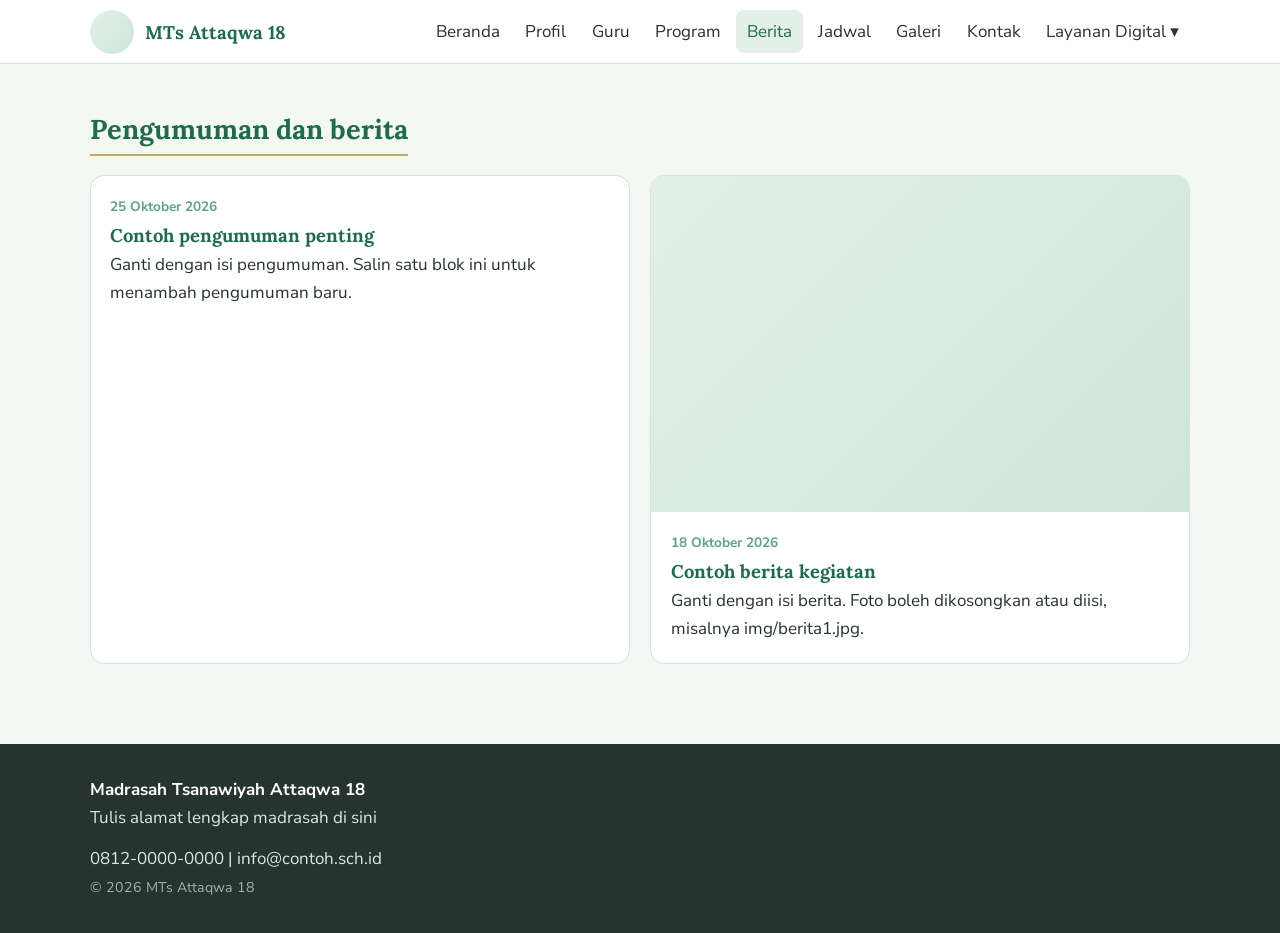
==== berita.html @ 1e4f3863 "Add files via upload upload v1" ====
<!DOCTYPE html>
<html lang="id">
<head>
<meta charset="utf-8">
<meta name="viewport" content="width=device-width, initial-scale=1">
<title>Pengumuman dan Berita | MTs Attaqwa 18</title>
<link rel="preconnect" href="https://fonts.googleapis.com">
<link href="https://fonts.googleapis.com/css2?family=Lora:wght@600;700&family=Nunito+Sans:wght@400;700&display=swap" rel="stylesheet">
<link rel="stylesheet" href="style.css">
</head>
<body data-page="berita">
<div id="head"></div>
<main id="main"></main>
<div id="foot"></div>
<script src="data.js"></script>
<script src="script.js"></script>
</body>
</html>
---- style.css ----
:root{--g:#1F6B50;--g2:#5FA386;--bg:#F3F8F5;--ink:#26332E;--gold:#C8A862;--line:#d3e3da;--soft:#E3F0E9}
*{box-sizing:border-box;margin:0}
body{font:17px/1.65 "Nunito Sans",system-ui,sans-serif;color:var(--ink);background:var(--bg)}
h1,h2,h3{font-family:Lora,Georgia,serif;line-height:1.25;color:var(--g)}
h2{font-size:1.7rem;margin-bottom:1.2rem;padding-bottom:.5rem;border-bottom:2px solid var(--gold);display:inline-block}
h3{font-size:1.15rem;margin:1.2rem 0 .3rem}.card h3{margin-top:.2rem}
a{color:var(--g)}p+p{margin-top:.8rem}ul{padding-left:1.3rem}
:focus-visible{outline:3px solid var(--gold);outline-offset:2px}
.wrap{width:min(1100px,92%);margin-inline:auto}
.sec{padding:3rem 0 1rem}.prose{max-width:70ch}.more{margin-top:1rem}
/* header */
.top{background:#fff;border-bottom:1px solid var(--line);position:sticky;top:0;z-index:10}
.bar{display:flex;align-items:center;justify-content:space-between;gap:1rem;padding:.6rem 0}
.brand{display:flex;align-items:center;gap:.7rem;text-decoration:none;font:700 1.15rem Lora,serif;color:var(--g)}
.logo{width:44px;height:44px;border-radius:50%}
nav{display:flex;align-items:center;gap:.2rem}
nav a,.ddb{padding:.45rem .7rem;border-radius:8px;text-decoration:none;color:var(--ink);font:inherit;background:none;border:0;cursor:pointer}
nav a:hover,.ddb:hover,nav a[aria-current]{background:var(--soft);color:var(--g)}
.ddb::after{content:" \25BE"}
.dd{position:relative}.ddm{display:none;position:absolute;right:0;top:100%;min-width:210px;background:#fff;border:1px solid var(--line);border-radius:10px;padding:.4rem;box-shadow:0 8px 24px rgba(31,107,80,.12)}
.dd.open .ddm{display:block}.ddm a{display:block}
.burger{display:none;border:1px solid var(--line);background:#fff;border-radius:8px;padding:.4rem .8rem;font:inherit;color:var(--g)}
/* hero */
.hero{color:#fff;background:linear-gradient(135deg,#1F6B50,#2F7F62);position:relative}
.hero::before{content:"";position:absolute;inset:0;background:url("data:image/svg+xml,%3Csvg xmlns='http://www.w3.org/2000/svg' width='80' height='80'%3E%3Cg fill='none' stroke='%23fff' stroke-opacity='.13'%3E%3Crect x='22' y='22' width='36' height='36'/%3E%3Crect x='22' y='22' width='36' height='36' transform='rotate(45 40 40)'/%3E%3C/g%3E%3C/svg%3E")}
.hero-in{position:relative;display:grid;grid-template-columns:1.1fr .9fr;gap:2.5rem;align-items:center;padding:4rem 0}
.hero h1{color:#fff;font-size:clamp(2rem,4.5vw,3.2rem);margin-bottom:.8rem}
.hero p{font-size:1.15rem;opacity:.92;margin-bottom:1.5rem}
.btn{display:inline-block;background:var(--gold);color:#26332E;padding:.7rem 1.4rem;border-radius:999px;font-weight:700;text-decoration:none}
.btn:hover{background:#d6b974}
/* kartu */
.grid{display:grid;gap:1.3rem}.g3{grid-template-columns:repeat(auto-fit,minmax(250px,1fr))}.g4{grid-template-columns:repeat(auto-fit,minmax(200px,1fr))}
.card{background:#fff;border:1px solid var(--line);border-radius:14px;overflow:hidden;color:inherit;text-decoration:none;display:block}
.pad{padding:1rem 1.2rem 1.2rem}
.svc{transition:border-color .2s}.svc:hover{border-color:var(--g2)}.ico{font-size:1.8rem}
time{font-size:.85rem;color:var(--g2);font-weight:700}
.ph{background:linear-gradient(135deg,var(--soft),#cfe5da);overflow:hidden}
.ph img{width:100%;height:100%;object-fit:cover;display:block}
.thumb{aspect-ratio:16/10}.portrait{aspect-ratio:1;border-radius:14px}.card .portrait{border-radius:0}
.hero-img{aspect-ratio:4/3;border-radius:18px;border:3px solid rgba(255,255,255,.35)}
.split{display:grid;grid-template-columns:240px 1fr;gap:2rem;align-items:start}
.who{font-weight:700;color:var(--g)}
.map{width:100%;height:340px;border:0;border-radius:14px}
#main .split:has(.map){grid-template-columns:1fr 1fr}
/* jadwal */
.sel select{margin-left:.5rem;padding:.4rem .7rem;border-radius:8px;border:1px solid var(--line);font:inherit}
.scroll{overflow-x:auto;margin-top:1rem}
table{border-collapse:collapse;width:100%;min-width:640px;background:#fff}
th,td{border:1px solid var(--line);padding:.6rem .8rem;text-align:left}
thead th{background:var(--g);color:#fff}tbody th{background:var(--soft);white-space:nowrap}
footer{margin-top:4rem;background:#26332E;color:#dbe7e1;padding:2rem 0}
footer strong{color:#fff}footer small{opacity:.7}
@media(max-width:800px){
  .burger{display:block}
  nav{display:none;position:absolute;left:0;right:0;top:100%;background:#fff;flex-direction:column;align-items:stretch;padding:.6rem 4%;border-bottom:1px solid var(--line)}
  nav.open{display:flex}.ddm{position:static;box-shadow:none;margin-top:.3rem}
  .hero-in,.split,#main .split:has(.map){grid-template-columns:1fr}
  .split .portrait{max-width:200px}
}
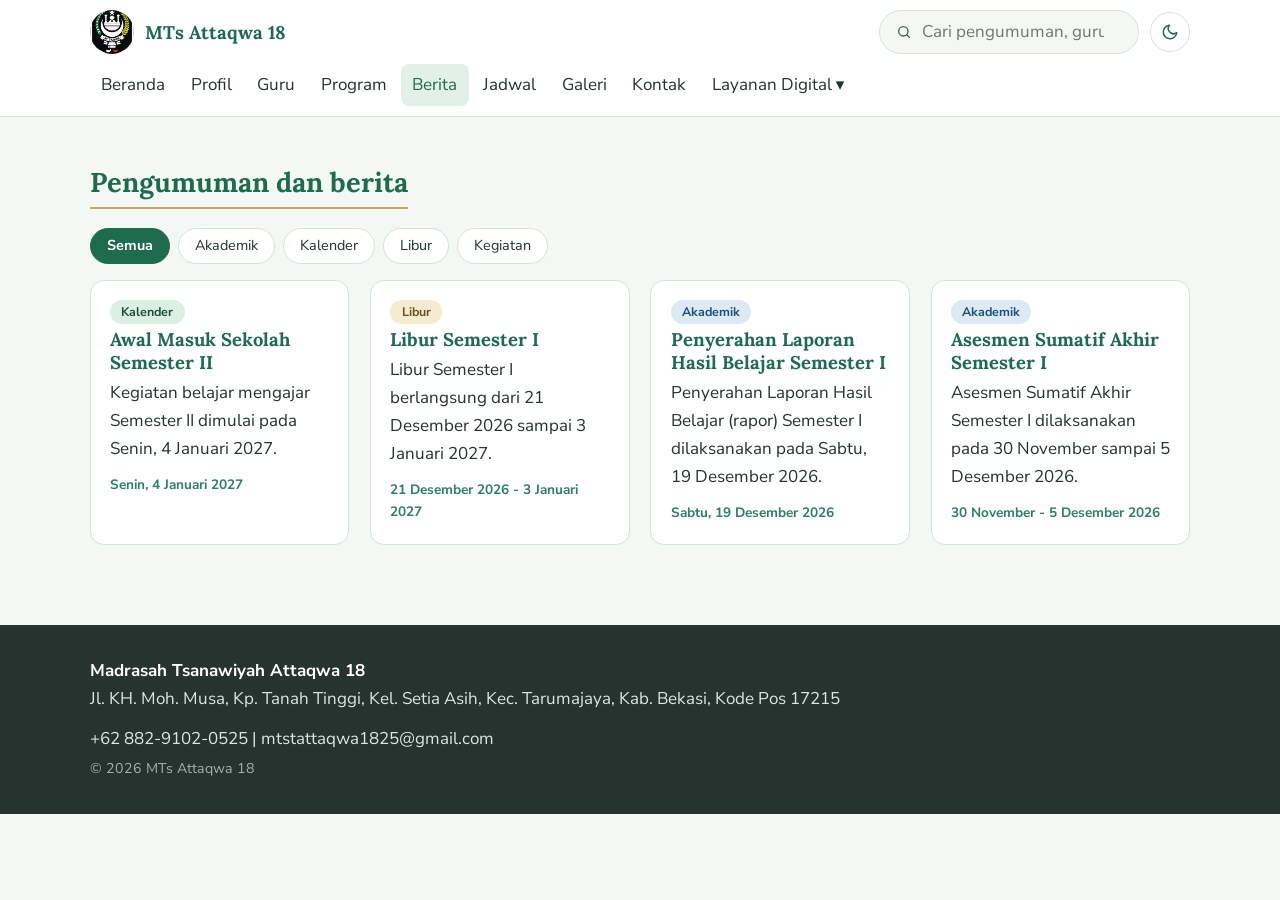
==== commit f263f5dc: "Add files via upload v8" ====
--- a/berita.html
+++ b/berita.html
@@ -4,6 +4,20 @@
 <meta charset="utf-8">
 <meta name="viewport" content="width=device-width, initial-scale=1">
 <title>Pengumuman dan Berita | MTs Attaqwa 18</title>
+<meta name="description" content="Pengumuman dan berita terbaru MTs Attaqwa 18 Tanah Tinggi.">
+<meta name="theme-color" content="#1F6B50">
+<link rel="icon" href="img/logo.png">
+<link rel="canonical" href="https://mtsattaqwa18.github.io/berita.html">
+<meta property="og:type" content="website">
+<meta property="og:locale" content="id_ID">
+<meta property="og:site_name" content="MTs Attaqwa 18">
+<meta property="og:title" content="Pengumuman dan Berita | MTs Attaqwa 18">
+<meta property="og:description" content="Pengumuman dan berita terbaru MTs Attaqwa 18 Tanah Tinggi.">
+<meta property="og:url" content="https://mtsattaqwa18.github.io/berita.html">
+<meta property="og:image" content="https://mtsattaqwa18.github.io/img/share.jpg">
+<meta property="og:image:width" content="1200">
+<meta property="og:image:height" content="630">
+<meta name="twitter:card" content="summary_large_image">
 <link rel="preconnect" href="https://fonts.googleapis.com">
 <link href="https://fonts.googleapis.com/css2?family=Lora:wght@600;700&family=Nunito+Sans:wght@400;700&display=swap" rel="stylesheet">
 <link rel="stylesheet" href="style.css">
--- a/style.css
+++ b/style.css
@@ -1,4 +1,4 @@
-:root{--g:#1F6B50;--g2:#5FA386;--bg:#F3F8F5;--ink:#26332E;--gold:#C8A862;--line:#d3e3da;--soft:#E3F0E9}
+:root{--sf:#fff;--mut:#4a5a54;--dt:#2F7F62;--g:#1F6B50;--g2:#5FA386;--bg:#F3F8F5;--ink:#26332E;--gold:#C8A862;--line:#d3e3da;--soft:#E3F0E9}
 *{box-sizing:border-box;margin:0}
 body{font:17px/1.65 "Nunito Sans",system-ui,sans-serif;color:var(--ink);background:var(--bg)}
 h1,h2,h3{font-family:Lora,Georgia,serif;line-height:1.25;color:var(--g)}
@@ -9,7 +9,7 @@
 .wrap{width:min(1100px,92%);margin-inline:auto}
 .sec{padding:3rem 0 1rem}.prose{max-width:70ch}.more{margin-top:1rem}
 /* header */
-.top{background:#fff;border-bottom:1px solid var(--line);position:sticky;top:0;z-index:10}
+.top{background:var(--sf);border-bottom:1px solid var(--line);position:sticky;top:0;z-index:10}
 .bar{display:flex;align-items:center;justify-content:space-between;gap:1rem;padding:.6rem 0}
 .brand{display:flex;align-items:center;gap:.7rem;text-decoration:none;font:700 1.15rem Lora,serif;color:var(--g)}
 .logo{width:44px;height:44px;border-radius:50%}
@@ -17,24 +17,25 @@
 nav a,.ddb{padding:.45rem .7rem;border-radius:8px;text-decoration:none;color:var(--ink);font:inherit;background:none;border:0;cursor:pointer}
 nav a:hover,.ddb:hover,nav a[aria-current]{background:var(--soft);color:var(--g)}
 .ddb::after{content:" \25BE"}
-.dd{position:relative}.ddm{display:none;position:absolute;right:0;top:100%;min-width:210px;background:#fff;border:1px solid var(--line);border-radius:10px;padding:.4rem;box-shadow:0 8px 24px rgba(31,107,80,.12)}
+.dd{position:relative}.ddm{display:none;position:absolute;right:0;top:100%;min-width:210px;background:var(--sf);border:1px solid var(--line);border-radius:10px;padding:.4rem;box-shadow:0 8px 24px rgba(31,107,80,.12)}
 .dd.open .ddm{display:block}.ddm a{display:block}
-.burger{display:none;border:1px solid var(--line);background:#fff;border-radius:8px;padding:.4rem .8rem;font:inherit;color:var(--g)}
+.burger{display:none;border:1px solid var(--line);background:var(--sf);border-radius:8px;padding:.4rem .8rem;font:inherit;color:var(--g)}
 /* hero */
-.hero{color:#fff;background:linear-gradient(135deg,#1F6B50,#2F7F62);position:relative}
-.hero::before{content:"";position:absolute;inset:0;background:url("data:image/svg+xml,%3Csvg xmlns='http://www.w3.org/2000/svg' width='80' height='80'%3E%3Cg fill='none' stroke='%23fff' stroke-opacity='.13'%3E%3Crect x='22' y='22' width='36' height='36'/%3E%3Crect x='22' y='22' width='36' height='36' transform='rotate(45 40 40)'/%3E%3C/g%3E%3C/svg%3E")}
-.hero-in{position:relative;display:grid;grid-template-columns:1.1fr .9fr;gap:2.5rem;align-items:center;padding:4rem 0}
+.hero{color:#fff;background:linear-gradient(135deg,#1F6B50,#2F7F62);position:relative;overflow:hidden}
+.hero::before{content:"";position:absolute;inset:-80px;animation:drift 40s linear infinite;background:url("data:image/svg+xml,%3Csvg xmlns='http://www.w3.org/2000/svg' width='80' height='80'%3E%3Cg fill='none' stroke='%23fff' stroke-opacity='.13'%3E%3Crect x='22' y='22' width='36' height='36'/%3E%3Crect x='22' y='22' width='36' height='36' transform='rotate(45 40 40)'/%3E%3C/g%3E%3C/svg%3E")}
+.hero-in{position:relative;z-index:1;display:grid;grid-template-columns:1.1fr .9fr;gap:2.5rem;align-items:center;padding:4rem 0}
 .hero h1{color:#fff;font-size:clamp(2rem,4.5vw,3.2rem);margin-bottom:.8rem}
 .hero p{font-size:1.15rem;opacity:.92;margin-bottom:1.5rem}
+.hero .cap{font-size:.85rem;margin:.6rem 0 0;text-align:center}
 .btn{display:inline-block;background:var(--gold);color:#26332E;padding:.7rem 1.4rem;border-radius:999px;font-weight:700;text-decoration:none}
 .btn:hover{background:#d6b974}
 /* kartu */
 .grid{display:grid;gap:1.3rem}.g3{grid-template-columns:repeat(auto-fit,minmax(250px,1fr))}.g4{grid-template-columns:repeat(auto-fit,minmax(200px,1fr))}
-.card{background:#fff;border:1px solid var(--line);border-radius:14px;overflow:hidden;color:inherit;text-decoration:none;display:block}
+.card{background:var(--sf);border:1px solid var(--line);border-radius:14px;overflow:hidden;color:inherit;text-decoration:none;display:block}
 .pad{padding:1rem 1.2rem 1.2rem}
 .svc{transition:border-color .2s}.svc:hover{border-color:var(--g2)}.ico{font-size:1.8rem}
-time{font-size:.85rem;color:var(--g2);font-weight:700}
-.ph{background:linear-gradient(135deg,var(--soft),#cfe5da);overflow:hidden}
+time{font-size:.85rem;color:var(--dt);font-weight:700}
+.ph{background:linear-gradient(135deg,var(--soft),var(--line));overflow:hidden}
 .ph img{width:100%;height:100%;object-fit:cover;display:block}
 .thumb{aspect-ratio:16/10}.portrait{aspect-ratio:1;border-radius:14px}.card .portrait{border-radius:0}
 .hero-img{aspect-ratio:4/3;border-radius:18px;border:3px solid rgba(255,255,255,.35)}
@@ -45,15 +46,48 @@
 /* jadwal */
 .sel select{margin-left:.5rem;padding:.4rem .7rem;border-radius:8px;border:1px solid var(--line);font:inherit}
 .scroll{overflow-x:auto;margin-top:1rem}
-table{border-collapse:collapse;width:100%;min-width:640px;background:#fff}
+table{border-collapse:collapse;width:100%;min-width:640px;background:var(--sf)}
 th,td{border:1px solid var(--line);padding:.6rem .8rem;text-align:left}
-thead th{background:var(--g);color:#fff}tbody th{background:var(--soft);white-space:nowrap}
+thead th{background:var(--g);color:#fff}tbody th{background:var(--soft);white-space:nowrap}thead th:first-child,tbody th{position:sticky;left:0}
+.hint{display:none;font-size:.9rem;color:var(--mut);margin-top:.8rem}.peng{gap:.8rem 1.3rem}.peng p{margin:0}
 footer{margin-top:4rem;background:#26332E;color:#dbe7e1;padding:2rem 0}
 footer strong{color:#fff}footer small{opacity:.7}
 @media(max-width:800px){
+  .hint{display:block}table{font-size:.92rem}
   .burger{display:block}
-  nav{display:none;position:absolute;left:0;right:0;top:100%;background:#fff;flex-direction:column;align-items:stretch;padding:.6rem 4%;border-bottom:1px solid var(--line)}
+  nav{display:none;position:absolute;left:0;right:0;top:100%;background:var(--sf);flex-direction:column;align-items:stretch;padding:.6rem 4%;border-bottom:1px solid var(--line)}
   nav.open{display:flex}.ddm{position:static;box-shadow:none;margin-top:.3rem}
   .hero-in,.split,#main .split:has(.map){grid-template-columns:1fr}
   .split .portrait{max-width:200px}
 }
+
+/* hiasan hero: transform saja agar ringan */
+.hero::after{content:"";position:absolute;width:560px;height:560px;right:-150px;top:50%;margin-top:-280px;background:url("data:image/svg+xml,%3Csvg xmlns='http://www.w3.org/2000/svg' viewBox='0 0 200 200'%3E%3Cg fill='none' stroke='%23fff' stroke-opacity='.2' stroke-width='1.2'%3E%3Crect x='40' y='40' width='120' height='120'/%3E%3Crect x='40' y='40' width='120' height='120' transform='rotate(45 100 100)'/%3E%3Ccircle cx='100' cy='100' r='62'/%3E%3Ccircle cx='100' cy='100' r='30'/%3E%3Crect x='70' y='70' width='60' height='60' transform='rotate(22.5 100 100)'/%3E%3C/g%3E%3C/svg%3E") center/contain no-repeat;animation:spin 120s linear infinite;will-change:transform}
+.hero::before{will-change:transform}
+@keyframes drift{to{transform:translate(80px,80px)}}
+@keyframes spin{to{transform:rotate(360deg)}}
+.hero.jeda::before,.hero.jeda::after{animation-play-state:paused}
+@media(prefers-reduced-motion:reduce){.hero::before,.hero::after{animation:none}}
+.btn.o{background:none;border:1px solid rgba(255,255,255,.6);color:#fff;margin-left:.6rem}.btn.o:hover{background:rgba(255,255,255,.12)}
+/* header baru: pencarian dan tombol mode */
+.rt{display:flex;align-items:center;gap:.7rem}.sr{position:relative}
+.sbox{display:flex;align-items:center;gap:.5rem;width:260px;border:1px solid var(--line);border-radius:999px;padding:.4rem 1rem;background:var(--bg);color:var(--mut)}
+.sbox input{border:0;background:none;font:inherit;color:var(--ink);outline:none;width:100%}
+.hasil{position:absolute;right:0;top:calc(100% + 6px);width:340px;max-width:92vw;background:var(--sf);border:1px solid var(--line);border-radius:12px;padding:.4rem;box-shadow:0 8px 24px rgba(0,0,0,.14);z-index:20}
+.hasil a{display:block;padding:.45rem .7rem;border-radius:8px;text-decoration:none;color:var(--ink)}.hasil a:hover{background:var(--soft)}.hasil small{display:block;color:var(--mut)}
+.tg{width:40px;height:40px;border-radius:50%;border:1px solid var(--line);background:var(--sf);color:var(--g);display:flex;align-items:center;justify-content:center;cursor:pointer}
+nav{flex-wrap:wrap;padding-bottom:.6rem}
+/* kategori dan penyaring */
+.ch{display:inline-block;font-size:.78rem;font-weight:700;padding:.1rem .7rem;border-radius:999px}
+.c1{background:#DCEFE5;color:#17513D}.c2{background:#F6EBD0;color:#6B5320}.c3{background:#DDEAF6;color:#1F4E79}.c4{background:#E7E3F3;color:#3E3470}
+.dt{display:block;margin-top:.7rem}
+.fl{display:flex;gap:.5rem;flex-wrap:wrap;margin-bottom:1rem}
+.fl button{font:inherit;font-size:.9rem;padding:.3rem 1rem;border-radius:999px;border:1px solid var(--line);background:var(--sf);color:var(--ink);cursor:pointer}
+.fl button.on{background:var(--g);border-color:var(--g);color:#fff;font-weight:700}
+.kosong{color:var(--mut)}.sel select{background:var(--sf);color:var(--ink)}
+/* mode gelap */
+[data-tema=gelap]{--sf:#1A2B25;--bg:#12201B;--ink:#E4EFE9;--mut:#A9BDB4;--g:#7CC4A4;--line:#2B4137;--soft:#23382F;--dt:#8FD0B1;color-scheme:dark}
+[data-tema=gelap] .hero{background:linear-gradient(135deg,#1D5E47,#17493A)}
+[data-tema=gelap] thead th,[data-tema=gelap] .fl button.on{color:#12201B}
+[data-tema=gelap] .c1{background:#25483A;color:#BFE6D3}[data-tema=gelap] .c2{background:#4A3F22;color:#EFD9A0}[data-tema=gelap] .c3{background:#23405A;color:#BCD8F2}[data-tema=gelap] .c4{background:#342F55;color:#D6D0F0}
+@media(max-width:800px){.bar{flex-wrap:wrap}.rt{width:100%;position:relative}.sr{position:static;flex:1}.sbox{width:100%}.hasil{left:0;right:0;width:auto;max-width:none}.hero::after{width:380px;height:380px;margin-top:-190px;right:-160px}}
